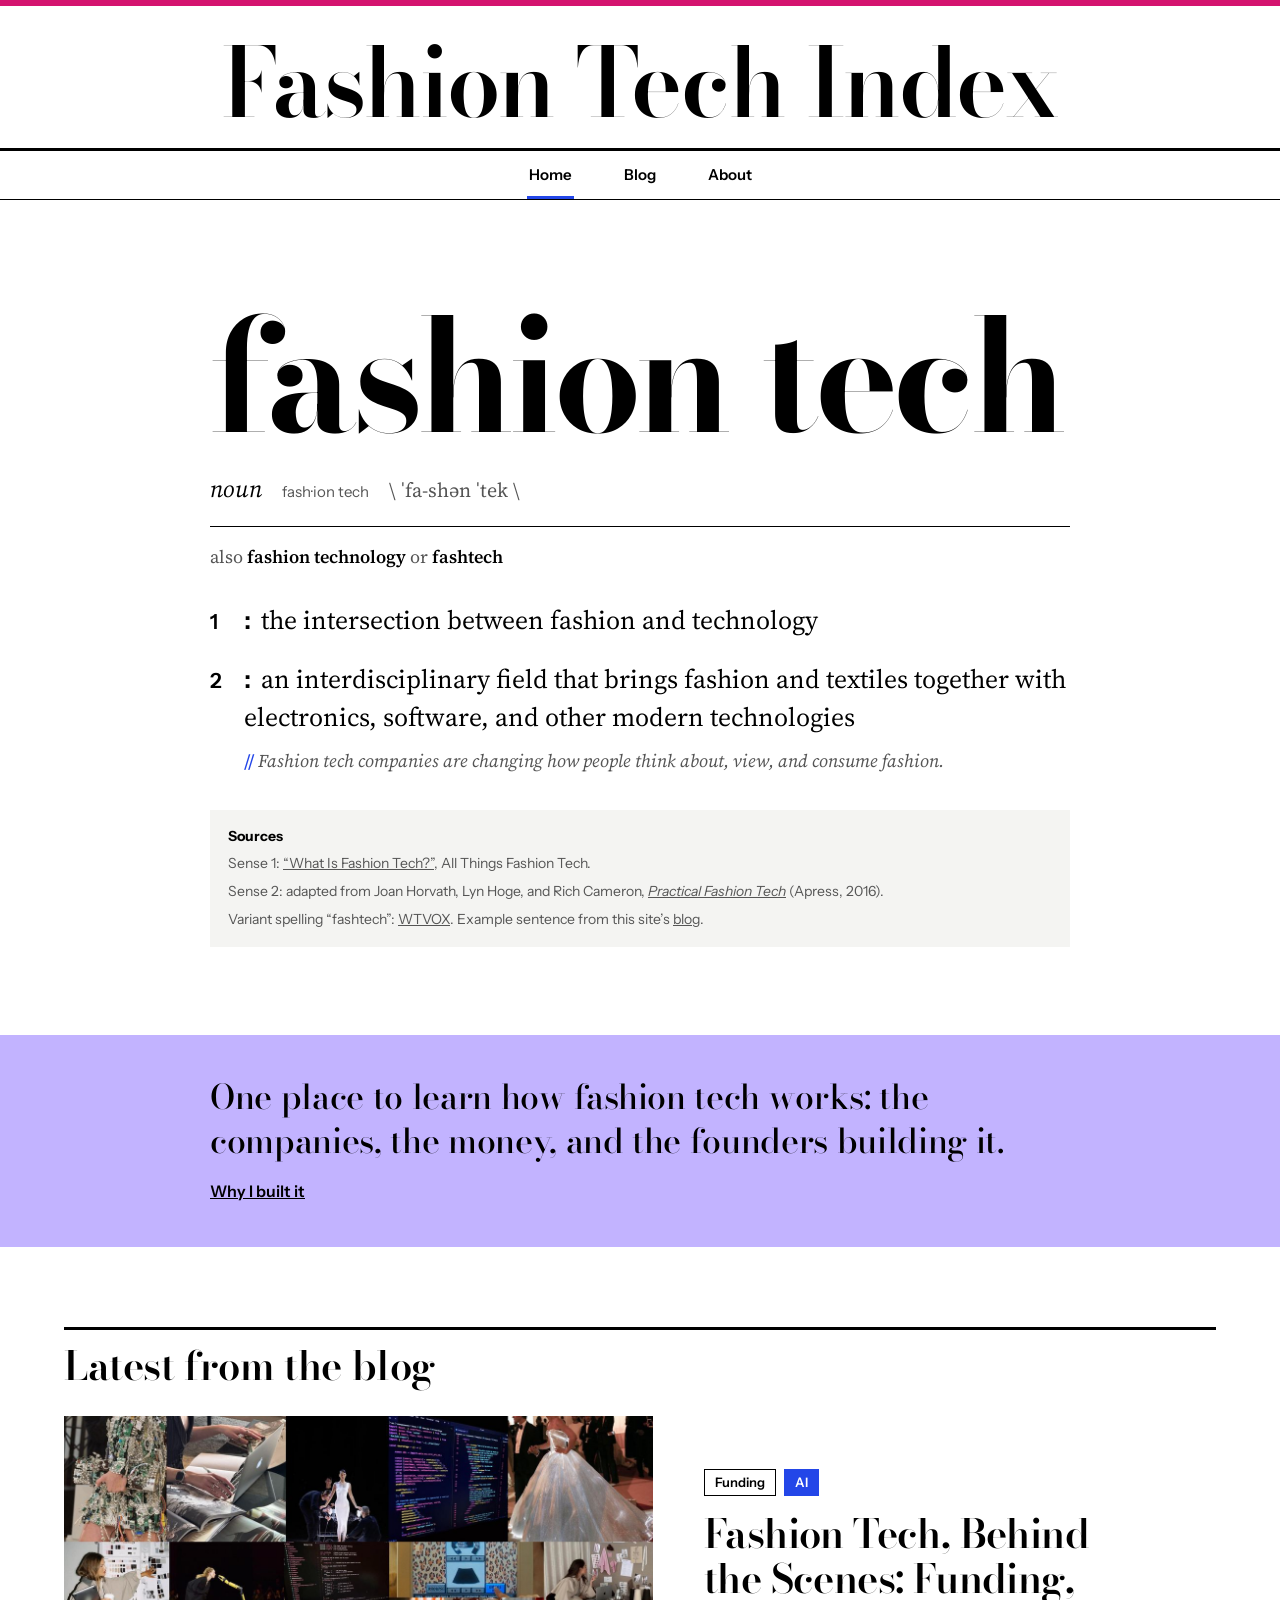
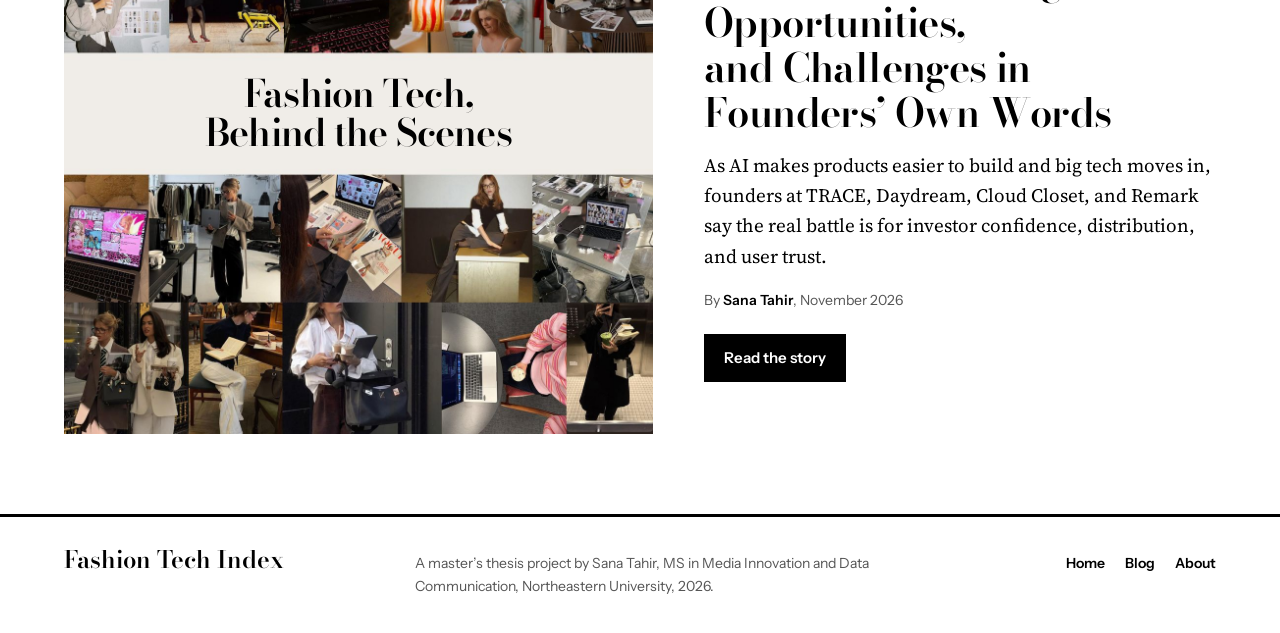
==== index.html @ f6f52fab "Add files via upload" ====
<!DOCTYPE html>
<html lang="en">
<head>
<title>Fashion Tech Index</title>
<meta name="description" content="One place to learn how fashion tech works: the companies, the money, and the founders building it.">
<meta charset="utf-8">
<meta name="viewport" content="width=device-width, initial-scale=1">
<meta name="author" content="Sana Tahir">
<link rel="icon" href="data:image/svg+xml,<svg xmlns='http://www.w3.org/2000/svg' viewBox='0 0 100 100'><rect width='100' height='100' fill='%23000'/><text x='50' y='72' font-family='Georgia,serif' font-size='64' font-weight='700' text-anchor='middle' fill='%23fff'>F</text></svg>">
<link rel="preconnect" href="https://fonts.googleapis.com">
<link rel="preconnect" href="https://fonts.gstatic.com" crossorigin>
<link href="https://fonts.googleapis.com/css2?family=Bodoni+Moda:ital,opsz,wght@0,6..96,500;0,6..96,600;0,6..96,700&family=Instrument+Sans:wght@400;600&family=Source+Serif+4:ital,opsz,wght@0,8..60,400;0,8..60,600;1,8..60,400&display=swap" rel="stylesheet">
<link rel="stylesheet" href="style.css">
</head>
<body>
<a class="skip" href="#main">Skip to content</a>
<div class="stripe" aria-hidden="true"></div>
<header class="masthead">
  <a class="wordmark" href="index.html">Fashion Tech Index</a>
  <nav class="site-nav" aria-label="Main">
    <ul>
      <li><a href="index.html" aria-current="page">Home</a></li>
      <li><a href="blog.html">Blog</a></li>
      <li><a href="about.html">About</a></li>
    </ul>
  </nav>
</header>

<main id="main">
  <div class="wrap">
    <section class="entry" aria-labelledby="headword">
      <h1 class="headword" id="headword">fashion tech</h1>
      <p class="entry-meta">
        <em class="pos">noun</em>
        <span class="syll">fash·ion tech</span>
        <span class="pron">\ ˈfa-shən ˈtek \</span>
      </p>
      <p class="variants">also <b>fashion technology</b> or <b>fashtech</b></p>

      <ol class="senses">
        <li>
          <span class="sn">1</span>
          <span class="def"><b>:</b> the intersection between fashion and technology</span>
        </li>
        <li>
          <span class="sn">2</span>
          <span class="def"><b>:</b> an interdisciplinary field that brings fashion and textiles together with electronics, software, and other modern technologies
            <span class="example">Fashion tech companies are changing how people think about, view, and consume fashion.</span>
          </span>
        </li>
      </ol>

      <div class="entry-sources">
        <p><strong>Sources</strong></p>
        <p>Sense 1: <a href="https://allthingsfashiontech.substack.com/p/what-is-fashion-tech">“What Is Fashion Tech?”</a>, All Things Fashion Tech.</p>
        <p>Sense 2: adapted from Joan Horvath, Lyn Hoge, and Rich Cameron, <a href="https://doi.org/10.1007/978-1-4842-1662-0_1"><cite>Practical Fashion Tech</cite></a> (Apress, 2016).</p>
        <p>Variant spelling “fashtech”: <a href="https://wtvox.com/?p=784">WTVOX</a>. Example sentence from this site’s <a href="blog.html">blog</a>.</p>
      </div>
    </section>
  </div>

  <section class="band" aria-label="About this site">
    <div class="wrap">
      <p>One place to learn how fashion tech works: the companies, the money, and the founders building it. <a href="about.html">Why I built it</a></p>
    </div>
  </section>

  <section class="section" aria-labelledby="latest">
    <div class="wrap">
      <h2 class="section-head" id="latest">Latest from the blog</h2>
      <article class="feature">
        <a class="feature-media" href="blog.html" tabindex="-1" aria-hidden="true">
          <figure class="cover cover--card">
            <img src="blog-cover-1200.jpg" width="1200" height="1261" alt="">
            <p class="cover-title"><span class="cover-main">Fashion Tech, Behind the Scenes</span></p>
          </figure>
        </a>
        <div class="feature-body">
          <ul class="tags">
            <li class="tag tag--funding">Funding</li>
            <li class="tag tag--ai">AI</li>
          </ul>
          <h3><a href="blog.html">Fashion Tech, Behind the Scenes: Funding, Opportunities, and Challenges in Founders’ Own Words</a></h3>
          <p class="dek">As AI makes products easier to build and big tech moves in, founders at TRACE, Daydream, Cloud Closet, and Remark say the real battle is for investor confidence, distribution, and user trust.</p>
          <p class="meta">By <strong>Sana Tahir</strong>, November 2026</p>
          <a class="button" href="blog.html">Read the story</a>
        </div>
      </article>
    </div>
  </section>
</main>

<footer class="site-footer">
  <div class="wrap">
    <a class="foot-mark" href="index.html">Fashion Tech Index</a>
    <p>A master’s thesis project by Sana Tahir, MS in Media Innovation and Data Communication, Northeastern University, 2026.</p>
    <ul>
      <li><a href="index.html">Home</a></li>
      <li><a href="blog.html">Blog</a></li>
      <li><a href="about.html">About</a></li>
    </ul>
  </div>
</footer>
</body>
</html>
---- style.css ----
/* Fashion Tech Index — editorial design system
   Black-and-white reading text inside a colorful interface.
   Color lives only in UI: tags, bands, buttons, active states, the stripe above the masthead. */

:root {
  --ink: #000000;
  --paper: #FFFFFF;
  --ink-muted: #555555;
  --rule-light: #DDDDDD;
  --surface: #F4F4F2;

  --cobalt: #2346E8;
  --fuchsia: #D4146F;
  --tangerine: #FF6A1F;
  --emerald: #14A86B;
  --lilac: #C2B3FF;
  --sun: #FFD43B;
  --sky: #8FD3FF;
  --forest: #0F5C45;

  --display: "Bodoni Moda", Didot, "Bodoni 72", Georgia, serif;
  --text: "Source Serif 4", Georgia, serif;
  --ui: "Instrument Sans", "Helvetica Neue", Arial, sans-serif;

  --wrap: 1200px;
  --measure: 680px;
  color-scheme: light;
}

*, *::before, *::after { box-sizing: border-box; }
html { -webkit-text-size-adjust: 100%; }
body {
  margin: 0;
  background: var(--paper);
  color: var(--ink);
  font-family: var(--text);
  font-size: 19px;
  line-height: 1.6;
  text-rendering: optimizeLegibility;
}
img { max-width: 100%; height: auto; display: block; }
h1, h2, h3, .cover-main, .cover-sub { text-wrap: balance; }
a { color: inherit; }
:focus-visible { outline: 3px solid var(--cobalt); outline-offset: 3px; }

.wrap { max-width: var(--wrap); margin: 0 auto; padding: 0 24px; }

.skip {
  position: absolute; left: -9999px; top: 8px;
  background: var(--ink); color: var(--paper);
  font-family: var(--ui); padding: 8px 14px; z-index: 10;
}
.skip:focus { left: 8px; }

/* ---------- Stripe + masthead ---------- */
.stripe { height: 6px; background: var(--fuchsia); }

.masthead { text-align: center; padding: 28px 0 0; }
.wordmark {
  display: inline-block;
  font-family: var(--display);
  font-weight: 600;
  font-size: clamp(42px, 8.4vw, 96px);
  line-height: 1;
  letter-spacing: -0.02em;
  text-decoration: none;
}
.masthead--compact .wordmark { font-size: clamp(34px, 5.6vw, 60px); }

.site-nav {
  margin-top: 18px;
  border-top: 3px solid var(--ink);
  border-bottom: 1px solid var(--ink);
}
.site-nav ul {
  list-style: none; margin: 0; padding: 0;
  display: flex; justify-content: center; gap: clamp(20px, 5vw, 48px);
}
.site-nav a {
  display: block;
  font-family: var(--ui);
  font-weight: 600;
  font-size: 15px;
  padding: 12px 2px 9px;
  text-decoration: none;
  border-bottom: 3px solid transparent;
}
.site-nav a:hover { border-bottom-color: var(--ink); }
.site-nav a[aria-current="page"] { border-bottom-color: var(--cobalt); }

/* ---------- Tags (category colors fixed site-wide) ---------- */
.tags { display: flex; flex-wrap: wrap; gap: 8px; margin: 0 0 16px; padding: 0; list-style: none; }
.tag {
  display: inline-block;
  font-family: var(--ui);
  font-weight: 600;
  font-size: 13px;
  line-height: 1;
  padding: 6px 10px 6px;
  border: 1.5px solid transparent;
}
.tag--ai { background: var(--cobalt); color: #fff; }
.tag--funding { background: var(--paper); color: var(--ink); border-color: var(--ink); }
.tag--commerce { background: var(--sun); color: var(--ink); }

/* ---------- Homepage: dictionary entry ---------- */
.entry {
  max-width: 860px;
  margin: 0 auto;
  padding: clamp(48px, 9vw, 104px) 0 clamp(48px, 8vw, 88px);
}
.headword {
  font-family: var(--display);
  font-weight: 700;
  font-size: clamp(64px, 13vw, 156px);
  line-height: 0.92;
  letter-spacing: -0.03em;
  margin: 0;
}
.entry-meta {
  display: flex; flex-wrap: wrap; align-items: baseline; gap: 6px 20px;
  margin: 22px 0 0;
  padding-bottom: 18px;
  border-bottom: 1px solid var(--ink);
}
.pos { font-family: var(--text); font-style: italic; font-size: 24px; }
.pron { font-family: var(--text); font-size: 20px; color: var(--ink-muted); }
.syll { font-family: var(--ui); font-size: 15px; color: var(--ink-muted); }
.variants { margin: 16px 0 0; font-size: 18px; color: var(--ink-muted); }
.variants b { color: var(--ink); font-weight: 600; }

.senses { list-style: none; margin: 30px 0 0; padding: 0; }
.senses li {
  display: grid; grid-template-columns: 1.3em 1fr; align-items: baseline;
  font-size: clamp(21px, 2.4vw, 26px);
  line-height: 1.45;
  margin-bottom: 22px;
}
.sn { font-family: var(--ui); font-weight: 600; font-size: 0.8em; }
.def b { font-family: var(--ui); font-weight: 600; margin-right: 0.15em; }
.example {
  display: block; margin-top: 10px;
  font-size: 18px; font-style: italic; color: var(--ink-muted); line-height: 1.5;
}
.example::before { content: "// "; font-style: normal; color: var(--cobalt); font-weight: 600; }

.entry-sources {
  margin-top: 36px;
  padding: 16px 18px;
  background: var(--surface);
  font-family: var(--ui);
  font-size: 14px;
  line-height: 1.55;
  color: var(--ink-muted);
}
.entry-sources p { margin: 0 0 6px; }
.entry-sources p:last-child { margin-bottom: 0; }
.entry-sources strong { color: var(--ink); }

/* ---------- Colored band ---------- */
.band { background: var(--lilac); color: var(--ink); }
.band .wrap { padding-top: 40px; padding-bottom: 40px; }
.band p {
  max-width: 860px; margin: 0 auto;
  font-family: var(--display); font-weight: 500;
  font-size: clamp(24px, 3vw, 34px); line-height: 1.3; letter-spacing: -0.01em;
}
.band a { font-family: var(--ui); font-weight: 600; font-size: 16px; letter-spacing: 0; white-space: nowrap; }

/* ---------- Section heading ---------- */
.section { padding: clamp(48px, 7vw, 80px) 0; }
.section-head {
  font-family: var(--display); font-weight: 600;
  font-size: clamp(30px, 3.6vw, 40px); letter-spacing: -0.01em; line-height: 1.1;
  margin: 0 0 28px; padding-top: 14px; border-top: 3px solid var(--ink);
}

/* ---------- Homepage feature card ---------- */
.feature {
  display: grid; grid-template-columns: 1.15fr 1fr; gap: clamp(24px, 4vw, 56px);
  align-items: center;
}
.feature-media { display: block; text-decoration: none; }
.feature-body h3 {
  font-family: var(--display); font-weight: 600;
  font-size: clamp(28px, 3.2vw, 40px); line-height: 1.12; letter-spacing: -0.015em;
  margin: 0 0 14px;
}
.feature-body h3 a { text-decoration: none; }
.feature-body h3 a:hover { text-decoration: underline; text-decoration-thickness: 2px; text-underline-offset: 4px; }
.feature-body .dek { margin: 0 0 18px; font-size: 19px; color: var(--ink); }
.meta { font-family: var(--ui); font-size: 14px; color: var(--ink-muted); margin: 0 0 22px; }
.meta strong { color: var(--ink); font-weight: 600; }
.button {
  display: inline-block;
  font-family: var(--ui); font-weight: 600; font-size: 15px;
  background: var(--ink); color: var(--paper);
  padding: 12px 20px; text-decoration: none;
}
.button:hover { background: var(--cobalt); }

/* ---------- Cover: collage with the title set in the middle band ---------- */
.cover {
  position: relative;
  container-type: inline-size;
  margin: 0;
  background: #F0EDE8;
}
.cover img { width: 100%; }
.cover-title {
  position: absolute; left: 0; right: 0;
  top: 38.32%; height: 19.67%;
  display: flex; flex-direction: column; justify-content: center; align-items: center;
  text-align: center; padding: 0 7cqw;
  margin: 0;
  font-family: var(--display); font-weight: 600; color: var(--ink);
}
.cover-main { display: block; font-size: 6.2cqw; line-height: 1.02; letter-spacing: -0.02em; }
.cover-rule { display: block; width: 9cqw; height: 1px; background: #8a8680; margin: 2.2cqw auto 1.9cqw; }
.cover-sub {
  display: block; font-family: var(--text); font-weight: 400; font-style: italic;
  font-size: 2.55cqw; line-height: 1.3; letter-spacing: 0;
}
.cover--card .cover-main { font-size: 6.4cqw; }

/* ---------- Article page (from the template's structure) ---------- */
.story-cover { max-width: var(--wrap); margin: 0 auto; }
.header {
  max-width: var(--measure); margin: 0 auto;
  padding: 40px 24px 8px;
}
.header .title-rest { display: none; }
.header h2 {
  font-family: var(--text); font-weight: 400; font-style: italic;
  font-size: clamp(21px, 2.4vw, 25px); line-height: 1.45;
  margin: 0 0 20px;
}
.header .meta { padding-bottom: 20px; border-bottom: 1px solid var(--rule-light); margin: 0; }

.container {
  max-width: var(--measure); margin: 0 auto; padding: 28px 24px 24px;
}
.container p { margin: 0 0 1.25em; }
.container > p:first-child {
  font-family: var(--display); font-weight: 500;
  font-size: clamp(26px, 3vw, 32px); line-height: 1.25; letter-spacing: -0.01em;
  margin-bottom: 1em;
}
.container a { text-decoration-thickness: 1px; text-underline-offset: 3px; }

.mifigure { margin: 2em 0; }
.mifigure img { width: 100%; }
.mifigure figcaption {
  font-family: var(--ui); font-size: 14px; line-height: 1.5; color: var(--ink-muted);
  margin-top: 10px;
}
.photogrid { display: grid; grid-template-columns: 1fr 1fr; gap: 20px; }
.photogrid .mifigure { margin: 0; }

.todo {
  margin: 2em 0; padding: 18px 20px;
  border: 1.5px dashed var(--ink);
  font-family: var(--ui); font-size: 15px; color: var(--ink-muted);
}
.todo strong { color: var(--ink); }

.story-end { max-width: var(--measure); margin: 0 auto; padding: 0 24px 64px; }
.author-box {
  display: grid; grid-template-columns: 72px 1fr; gap: 16px; align-items: center;
  border-top: 3px solid var(--ink); padding-top: 20px;
  font-family: var(--ui); font-size: 15px; line-height: 1.5;
}
.author-box img { width: 72px; height: 72px; object-fit: cover; object-position: 50% 18%; border-radius: 50%; }
.author-box p { margin: 0; }

/* ---------- About ---------- */
.page-head { max-width: var(--wrap); margin: 0 auto; padding: clamp(40px, 7vw, 80px) 24px 0; }
.page-head h1 {
  font-family: var(--display); font-weight: 700;
  font-size: clamp(52px, 9vw, 112px); line-height: 0.95; letter-spacing: -0.03em; margin: 0;
}
.about {
  max-width: var(--wrap); margin: 0 auto; padding: 40px 24px 80px;
  display: grid; grid-template-columns: minmax(0, 1fr) minmax(0, 680px); gap: clamp(32px, 6vw, 80px);
  align-items: start;
}
.about-photo { margin: 0; position: sticky; top: 24px; }
.about-photo img { width: 100%; aspect-ratio: 4 / 5; object-fit: cover; object-position: 50% 30%; }
.about-photo figcaption { font-family: var(--ui); font-size: 14px; color: var(--ink-muted); margin-top: 10px; }
.about-text .lead {
  font-family: var(--display); font-weight: 500;
  font-size: clamp(28px, 3.4vw, 38px); line-height: 1.22; letter-spacing: -0.01em;
  margin: 0 0 32px;
}
.about-text p { margin: 0 0 1.2em; }
.about-text h2 {
  font-family: var(--display); font-weight: 600; font-size: 30px; line-height: 1.15;
  margin: 48px 0 16px; padding-top: 14px; border-top: 3px solid var(--ink);
}
.resource-list { list-style: none; margin: 0 0 1.4em; padding: 0; border-top: 1px solid var(--rule-light); }
.resource-list li { padding: 14px 0; border-bottom: 1px solid var(--rule-light); }
.resource-list a { font-family: var(--ui); font-weight: 600; font-size: 17px; }
.resource-list span { display: block; font-size: 16px; color: var(--ink-muted); }

/* ---------- Footer ---------- */
.site-footer { border-top: 3px solid var(--ink); }
.site-footer .wrap {
  display: flex; flex-wrap: wrap; justify-content: space-between; align-items: baseline; gap: 16px;
  padding-top: 24px; padding-bottom: 36px;
  font-family: var(--ui); font-size: 14px; color: var(--ink-muted);
}
.site-footer .foot-mark { font-family: var(--display); font-weight: 600; font-size: 24px; color: var(--ink); text-decoration: none; }
.site-footer p { margin: 0; max-width: 520px; }
.site-footer ul { list-style: none; margin: 0; padding: 0; display: flex; gap: 20px; }
.site-footer ul a { color: var(--ink); font-weight: 600; text-decoration: none; }
.site-footer ul a:hover { text-decoration: underline; }

/* ---------- Small screens ---------- */
@media (max-width: 760px) {
  body { font-size: 18px; }
  .feature { grid-template-columns: 1fr; }
  .about { grid-template-columns: 1fr; }
  .about-photo { position: static; max-width: 420px; }
  .photogrid { grid-template-columns: 1fr; }
}
@media (max-width: 640px) {
  .cover-sub, .cover-rule { position: absolute; width: 1px; height: 1px; overflow: hidden; clip: rect(0 0 0 0); white-space: nowrap; }
  .cover-main { font-size: 6.6cqw; }
  .header .title-rest {
    display: block; font-family: var(--display); font-weight: 600;
    font-size: 26px; line-height: 1.15; letter-spacing: -0.01em; margin: 0 0 14px;
  }
}
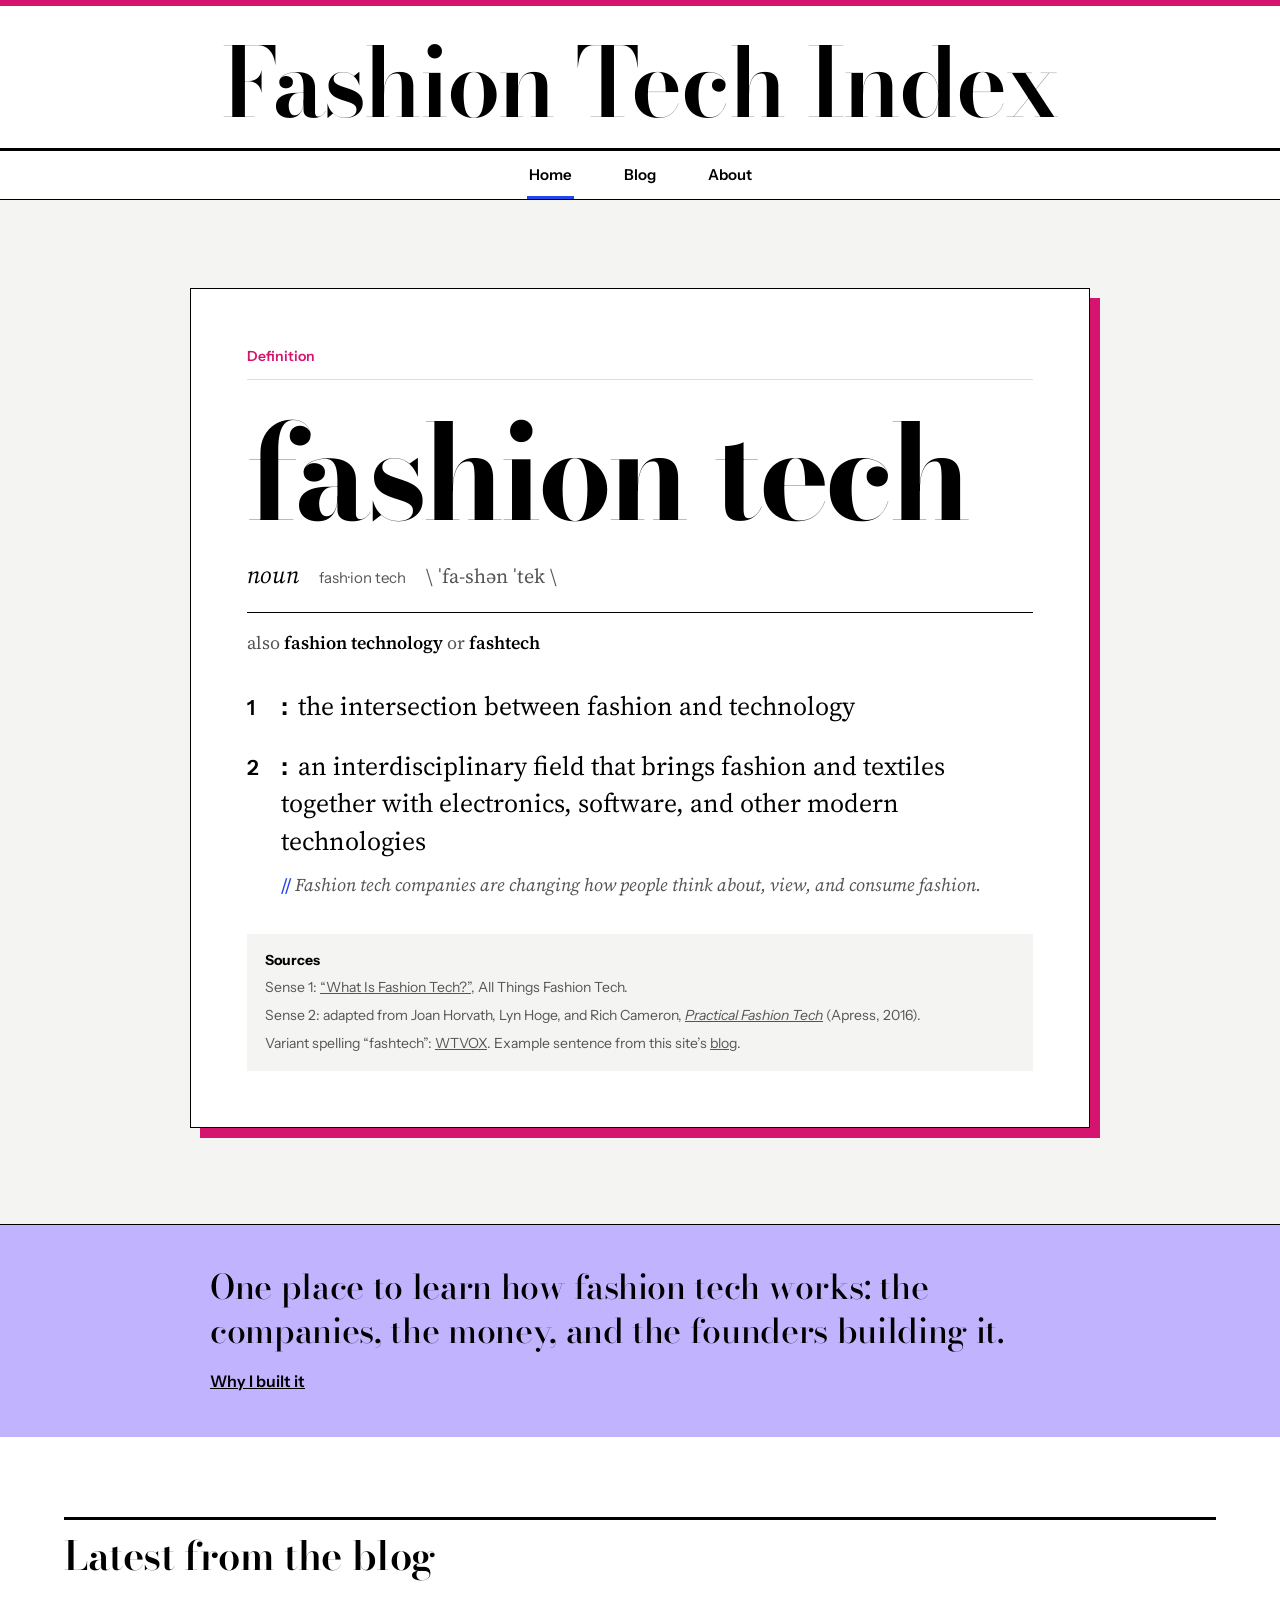
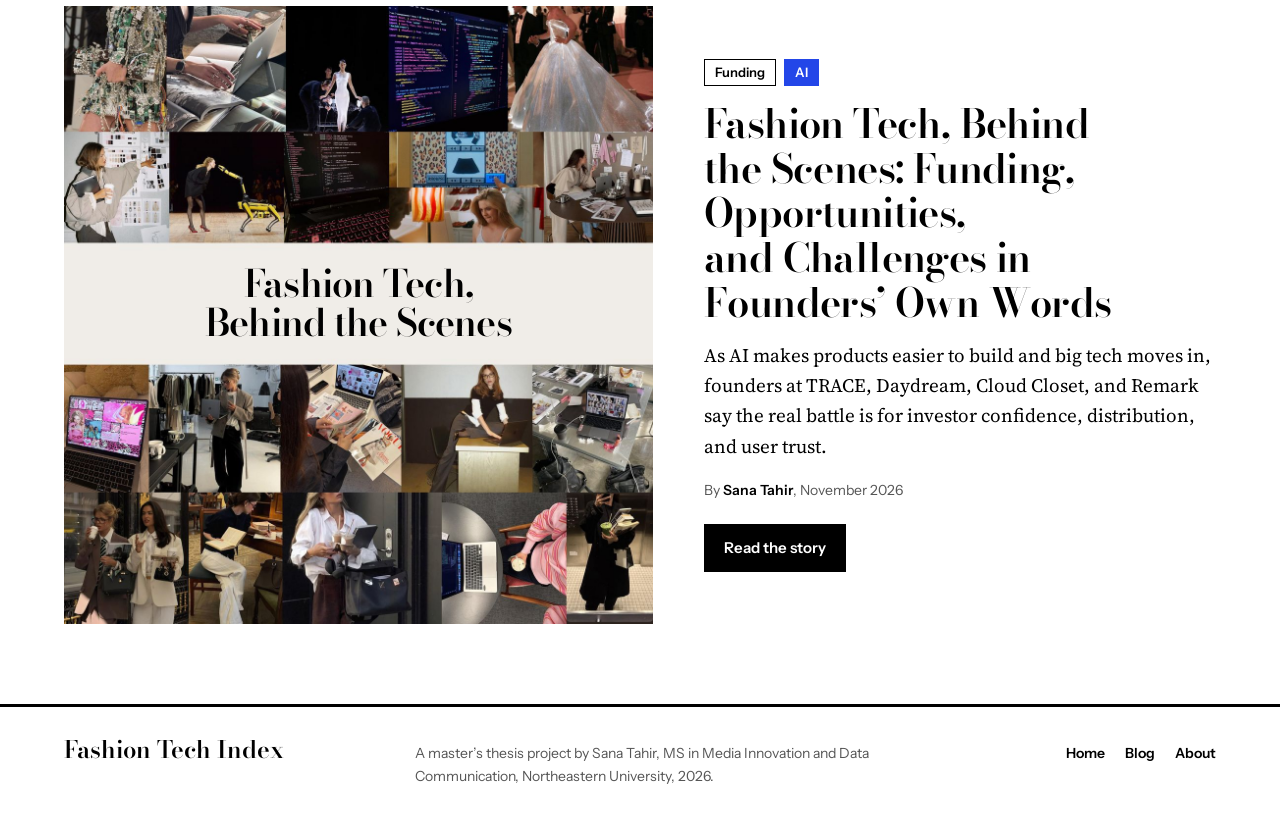
==== commit 8c59e1f5: "Add files via upload" ====
--- a/index.html
+++ b/index.html
@@ -27,8 +27,10 @@
 </header>
 
 <main id="main">
+  <div class="entry-zone">
   <div class="wrap">
     <section class="entry" aria-labelledby="headword">
+      <p class="entry-label">Definition</p>
       <h1 class="headword" id="headword">fashion tech</h1>
       <p class="entry-meta">
         <em class="pos">noun</em>
@@ -57,6 +59,7 @@
         <p>Variant spelling “fashtech”: <a href="https://wtvox.com/?p=784">WTVOX</a>. Example sentence from this site’s <a href="blog.html">blog</a>.</p>
       </div>
     </section>
+  </div>
   </div>
 
   <section class="band" aria-label="About this site">
--- a/style.css
+++ b/style.css
@@ -104,15 +104,28 @@
 .tag--commerce { background: var(--sun); color: var(--ink); }
 
 /* ---------- Homepage: dictionary entry ---------- */
+.entry-zone {
+  background: var(--surface);
+  padding: clamp(36px, 7vw, 88px) 0 clamp(48px, 8vw, 96px);
+}
 .entry {
-  max-width: 860px;
+  max-width: 900px;
   margin: 0 auto;
-  padding: clamp(48px, 9vw, 104px) 0 clamp(48px, 8vw, 88px);
+  background: var(--paper);
+  border: 1.5px solid var(--ink);
+  box-shadow: 10px 10px 0 var(--fuchsia);
+  padding: clamp(24px, 5vw, 56px);
+}
+.entry-label {
+  margin: 0 0 clamp(20px, 3vw, 32px);
+  padding-bottom: 12px;
+  border-bottom: 1px solid var(--rule-light);
+  font-family: var(--ui); font-weight: 600; font-size: 14px; color: var(--fuchsia);
 }
 .headword {
   font-family: var(--display);
   font-weight: 700;
-  font-size: clamp(64px, 13vw, 156px);
+  font-size: clamp(54px, 11vw, 132px);
   line-height: 0.92;
   letter-spacing: -0.03em;
   margin: 0;
@@ -159,6 +172,7 @@
 
 /* ---------- Colored band ---------- */
 .band { background: var(--lilac); color: var(--ink); }
+.entry-zone + .band { border-top: 1.5px solid var(--ink); }
 .band .wrap { padding-top: 40px; padding-bottom: 40px; }
 .band p {
   max-width: 860px; margin: 0 auto;
@@ -209,7 +223,7 @@
 .cover img { width: 100%; }
 .cover-title {
   position: absolute; left: 0; right: 0;
-  top: 38.32%; height: 19.67%;
+  top: var(--band-top, 38.32%); height: var(--band-h, 19.67%);
   display: flex; flex-direction: column; justify-content: center; align-items: center;
   text-align: center; padding: 0 7cqw;
   margin: 0;
@@ -224,7 +238,11 @@
 .cover--card .cover-main { font-size: 6.4cqw; }
 
 /* ---------- Article page (from the template's structure) ---------- */
-.story-cover { max-width: var(--wrap); margin: 0 auto; }
+.story-cover { width: 100%; }
+.cover--wide { --band-top: 38.86%; --band-h: 24.14%; }
+.cover--wide .cover-main { font-size: 4.6cqw; }
+.cover--wide .cover-rule { width: 7cqw; margin: 1.3cqw auto 1.1cqw; }
+.cover--wide .cover-sub { font-size: 2cqw; }
 .header {
   max-width: var(--measure); margin: 0 auto;
   padding: 40px 24px 8px;
@@ -241,7 +259,7 @@
   max-width: var(--measure); margin: 0 auto; padding: 28px 24px 24px;
 }
 .container p { margin: 0 0 1.25em; }
-.container > p:first-child {
+.container > p.lede {
   font-family: var(--display); font-weight: 500;
   font-size: clamp(26px, 3vw, 32px); line-height: 1.25; letter-spacing: -0.01em;
   margin-bottom: 1em;
@@ -324,10 +342,96 @@
   .photogrid { grid-template-columns: 1fr; }
 }
 @media (max-width: 640px) {
-  .cover-sub, .cover-rule { position: absolute; width: 1px; height: 1px; overflow: hidden; clip: rect(0 0 0 0); white-space: nowrap; }
-  .cover-main { font-size: 6.6cqw; }
+  .cover .cover-sub, .cover .cover-rule { position: absolute; width: 1px; height: 1px; overflow: hidden; clip: rect(0 0 0 0); white-space: nowrap; }
+  .cover-main, .cover--wide .cover-main { font-size: 6.6cqw; }
+  .cover--wide { --band-top: 38.32%; --band-h: 19.67%; }
   .header .title-rest {
     display: block; font-family: var(--display); font-weight: 600;
     font-size: 26px; line-height: 1.15; letter-spacing: -0.01em; margin: 0 0 14px;
   }
 }
+
+/* ---------- Reading progress ---------- */
+.progress { position: fixed; top: 0; left: 0; right: 0; height: 5px; z-index: 50; pointer-events: none; }
+.progress span { display: block; height: 100%; background: var(--fuchsia); transform: scaleX(0); transform-origin: 0 50%; }
+
+/* ---------- Scrollytelling ---------- */
+.scrolly {
+  max-width: 1120px; margin: 24px auto 40px; padding: 0 24px;
+  display: grid; grid-template-columns: minmax(0, 5fr) minmax(0, 7fr); gap: clamp(24px, 5vw, 64px);
+  align-items: start;
+}
+.scrolly-graphic {
+  grid-column: 2; grid-row: 1;
+  position: sticky; top: max(24px, calc(50vh - 240px));
+  margin: 0;
+  background: var(--paper);
+  border: 1.5px solid var(--ink);
+  padding: 24px 24px 12px;
+}
+.scrolly-steps { grid-column: 1; grid-row: 1; padding: 20vh 0 30vh; }
+.sg-title { font-family: var(--ui); font-weight: 600; font-size: 14px; color: var(--ink-muted); margin: 0 0 18px; }
+.sg-rows { list-style: none; margin: 0; padding: 0; }
+.sg-row {
+  display: grid; grid-template-columns: 1fr auto; gap: 2px 12px;
+  padding: 12px 0; border-top: 1px solid var(--rule-light);
+  transition: opacity 0.35s ease;
+}
+.sg-name { font-family: var(--display); font-weight: 600; font-size: 22px; line-height: 1.1; }
+.sg-stage { font-family: var(--ui); font-size: 13px; color: var(--ink-muted); align-self: center; text-align: right; }
+.sg-track { grid-column: 1 / -1; display: block; height: 14px; background: var(--surface); margin-top: 6px; }
+.sg-track--empty { background: transparent; border: 1.5px dashed #999; }
+.sg-bar { display: block; height: 100%; width: max(var(--w), 3px); background: var(--ink); transition: background-color 0.35s ease; }
+.sg-value { grid-column: 1 / -1; font-family: var(--ui); font-weight: 600; font-size: 14px; }
+
+.js-scrolly .scrolly-graphic.is-focused .sg-row { opacity: 0.28; }
+.js-scrolly .scrolly-graphic .sg-row.is-active { opacity: 1; }
+.js-scrolly .sg-row.is-active .sg-bar,
+.js-scrolly .is-all .sg-bar { background: var(--fuchsia); }
+.js-scrolly .sg-row.is-active .sg-track--empty { border-color: var(--fuchsia); }
+
+.step { margin: 0 0 55vh; }
+.step:last-child { margin-bottom: 0; }
+.step p {
+  margin: 0; padding: 20px 22px;
+  background: var(--paper); border: 1.5px solid var(--rule-light);
+  font-size: 18px; line-height: 1.55;
+  transition: border-color 0.3s ease, box-shadow 0.3s ease;
+}
+.js-scrolly .step.is-active p { border-color: var(--ink); box-shadow: 6px 6px 0 var(--fuchsia); }
+
+/* Without JavaScript, show the chart and the text one after the other */
+html:not(.js-scrolly) .scrolly { display: block; max-width: var(--measure); }
+html:not(.js-scrolly) .scrolly-graphic { position: static; }
+html:not(.js-scrolly) .scrolly-steps { padding: 24px 0 0; }
+html:not(.js-scrolly) .step { margin-bottom: 16px; }
+
+/* ---------- Methodology note card ---------- */
+.note-card {
+  margin: 2.4em 0 1em;
+  padding: 26px 28px 22px;
+  background: var(--surface);
+  border-left: 6px solid var(--fuchsia);
+}
+.note-card h2 { font-family: var(--display); font-weight: 600; font-size: 26px; line-height: 1.15; margin: 0 0 12px; }
+.note-card p { font-size: 17px; margin: 0 0 12px; }
+.note-card ul { margin: 0; padding-left: 1.1em; font-size: 17px; line-height: 1.5; }
+.note-card li { margin-bottom: 8px; }
+.note-card strong { font-family: var(--ui); font-weight: 600; font-size: 0.95em; }
+
+@media (max-width: 760px) {
+  .scrolly { display: block; padding: 0 16px; }
+  .scrolly-graphic { top: 12px; padding: 16px 16px 6px; z-index: 1; }
+  .scrolly-steps { position: relative; z-index: 2; padding: 50vh 0 20vh; }
+  .sg-title { font-size: 13px; margin-bottom: 10px; }
+  .sg-row { padding: 7px 0; }
+  .sg-name { font-size: 17px; }
+  .sg-stage { display: none; }
+  .sg-value { grid-column: 2; grid-row: 1; align-self: center; text-align: right; font-size: 13px; }
+  .sg-track { height: 9px; margin-top: 4px; }
+  .step { margin-bottom: 80vh; }
+}
+
+@media (prefers-reduced-motion: reduce) {
+  .sg-row, .sg-bar, .step p { transition: none; }
+}
